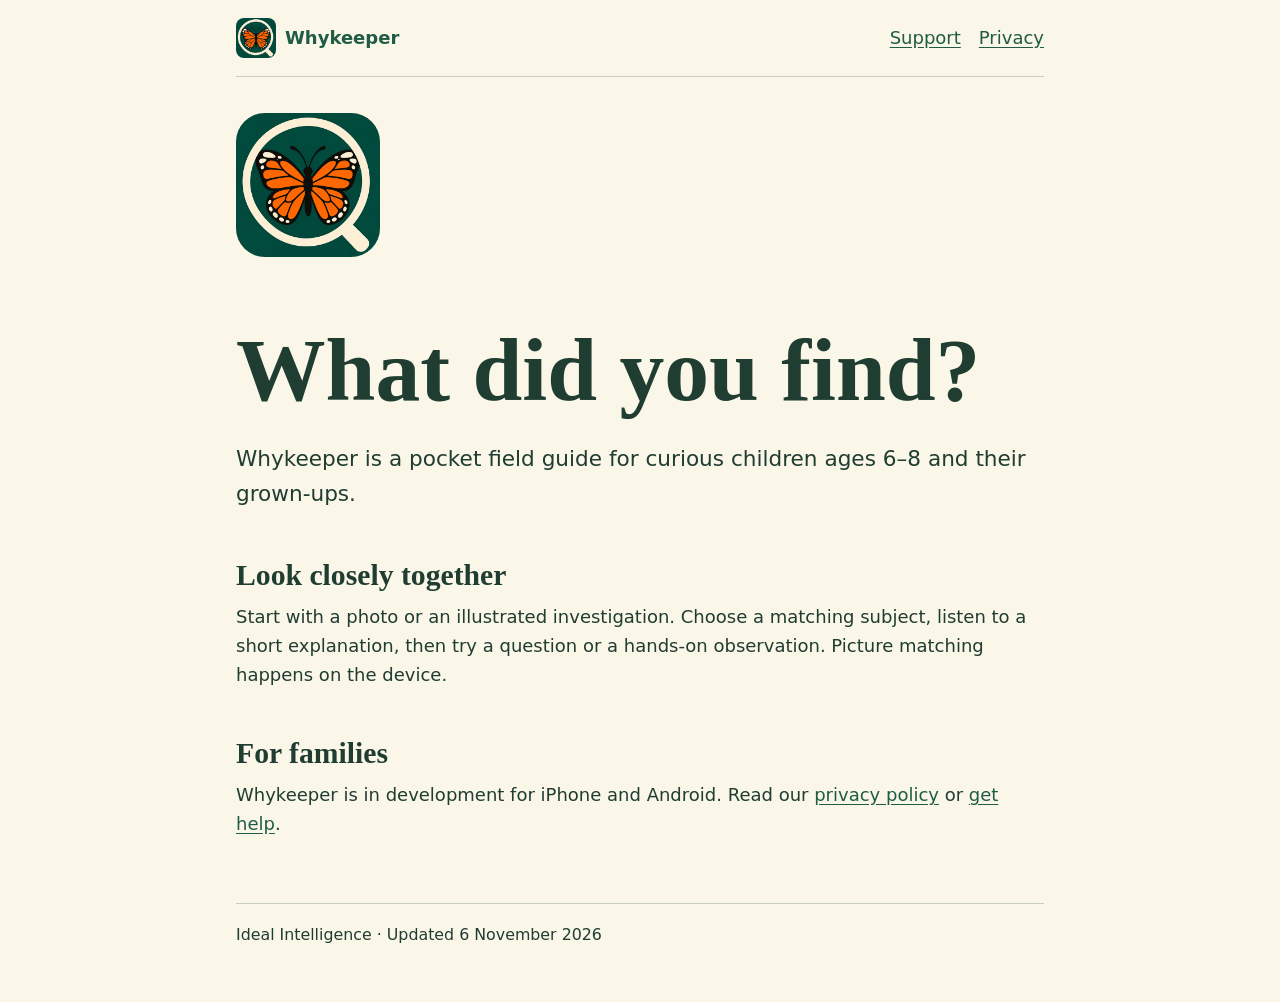
==== index.html @ 1511549a "feat: publish Whykeeper family support and privacy pages" ====
<!doctype html>
<html lang="en"><head><meta charset="utf-8"><meta name="viewport" content="width=device-width, initial-scale=1"><link rel="icon" href="icon.png"><link rel="stylesheet" href="style.css"><title>Discoveries for curious kids · Whykeeper</title></head>
<body><header><a href="./" aria-label="Whykeeper home"><img alt="" src="icon.png" width="40" height="40">Whykeeper</a><nav aria-label="For families"><a href="support.html">Support</a><a href="privacy.html">Privacy</a></nav></header><main><section class="hero"><img src="icon.png" alt="Whykeeper field guide" width="144" height="144"><h1>What did you find?</h1><p class="intro">Whykeeper is a pocket field guide for curious children ages 6–8 and their grown-ups.</p></section>
<h2>Look closely together</h2><p>Start with a photo or an illustrated investigation. Choose a matching subject, listen to a short explanation, then try a question or a hands-on observation. Picture matching happens on the device.</p>
<h2>For families</h2><p>Whykeeper is in development for iPhone and Android. Read our <a href="privacy.html">privacy policy</a> or <a href="support.html">get help</a>.</p></main><footer>Ideal Intelligence · Updated 6 November 2026</footer></body></html>
---- style.css ----
* {box-sizing:border-box} :root {background:#faf6e8; color:#203d32; font:18px/1.6 system-ui,sans-serif} body {max-width:52rem; margin:auto; padding:0 clamp(18px,5vw,64px)} header,header a,nav {display:flex; align-items:center; gap:1rem} header {justify-content:space-between; padding:1rem 0; border-bottom:1px solid #c8cfbd} header>a {font-weight:800; text-decoration:none;gap:.5rem} header img,.hero img {border-radius:20%} a {color:#205c45;text-underline-offset:.18em} main {padding:2rem 0 3rem} h1,h2 {line-height:1.12; font-family:Georgia,serif} h1 {font-size:clamp(2.5rem,7vw,5rem);margin:.6em 0 .25em} h2 {font-size:1.65rem;margin:1.6em 0 .35em} .intro {font-size:1.2rem} p {margin:.6em 0} footer {font-size:.88rem;padding:1rem 0 3rem;border-top:1px solid #c8cfbd} @media(max-width:400px){nav {gap:.5rem}header{font-size:.88rem}}
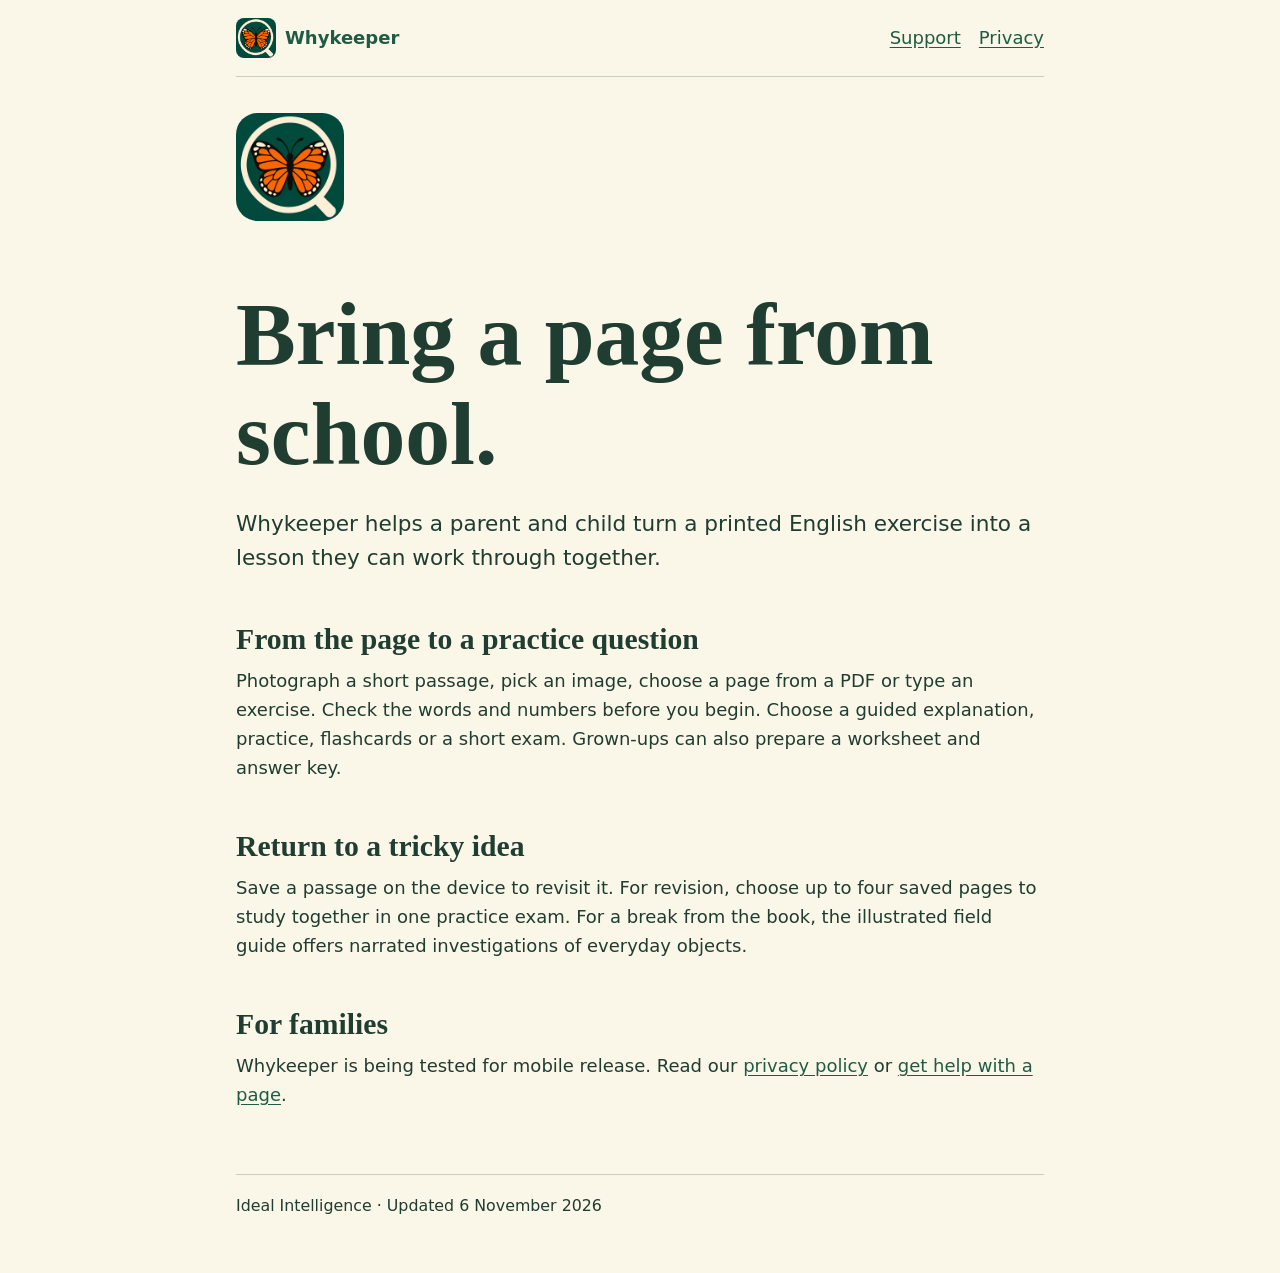
==== commit 71bcd547: "docs: explain schoolbook study and local page privacy" ====
--- a/index.html
+++ b/index.html
@@ -1,5 +1,17 @@
 <!doctype html>
-<html lang="en"><head><meta charset="utf-8"><meta name="viewport" content="width=device-width, initial-scale=1"><link rel="icon" href="icon.png"><link rel="stylesheet" href="style.css"><title>Discoveries for curious kids · Whykeeper</title></head>
-<body><header><a href="./" aria-label="Whykeeper home"><img alt="" src="icon.png" width="40" height="40">Whykeeper</a><nav aria-label="For families"><a href="support.html">Support</a><a href="privacy.html">Privacy</a></nav></header><main><section class="hero"><img src="icon.png" alt="Whykeeper field guide" width="144" height="144"><h1>What did you find?</h1><p class="intro">Whykeeper is a pocket field guide for curious children ages 6–8 and their grown-ups.</p></section>
-<h2>Look closely together</h2><p>Start with a photo or an illustrated investigation. Choose a matching subject, listen to a short explanation, then try a question or a hands-on observation. Picture matching happens on the device.</p>
-<h2>For families</h2><p>Whykeeper is in development for iPhone and Android. Read our <a href="privacy.html">privacy policy</a> or <a href="support.html">get help</a>.</p></main><footer>Ideal Intelligence · Updated 6 November 2026</footer></body></html>+<html lang="en">
+<head>
+  <meta charset="utf-8"><meta name="viewport" content="width=device-width, initial-scale=1">
+  <link rel="icon" href="icon.png"><link rel="stylesheet" href="style.css">
+  <title>Schoolbook study for families · Whykeeper</title>
+</head>
+<body>
+<header><a href="./" aria-label="Whykeeper home"><img alt="" src="icon.png" width="40" height="40">Whykeeper</a><nav aria-label="For families"><a href="support.html">Support</a><a href="privacy.html">Privacy</a></nav></header>
+<main>
+  <section class="hero"><img src="icon.png" alt="" width="108" height="108"><h1>Bring a page from school.</h1><p class="intro">Whykeeper helps a parent and child turn a printed English exercise into a lesson they can work through together.</p></section>
+  <h2>From the page to a practice question</h2><p>Photograph a short passage, pick an image, choose a page from a PDF or type an exercise. Check the words and numbers before you begin. Choose a guided explanation, practice, flashcards or a short exam. Grown-ups can also prepare a worksheet and answer key.</p>
+  <h2>Return to a tricky idea</h2><p>Save a passage on the device to revisit it. For revision, choose up to four saved pages to study together in one practice exam. For a break from the book, the illustrated field guide offers narrated investigations of everyday objects.</p>
+  <h2>For families</h2><p>Whykeeper is being tested for mobile release. Read our <a href="privacy.html">privacy policy</a> or <a href="support.html">get help with a page</a>.</p></main>
+<footer>Ideal Intelligence · Updated 6 November 2026</footer>
+</body>
+</html>
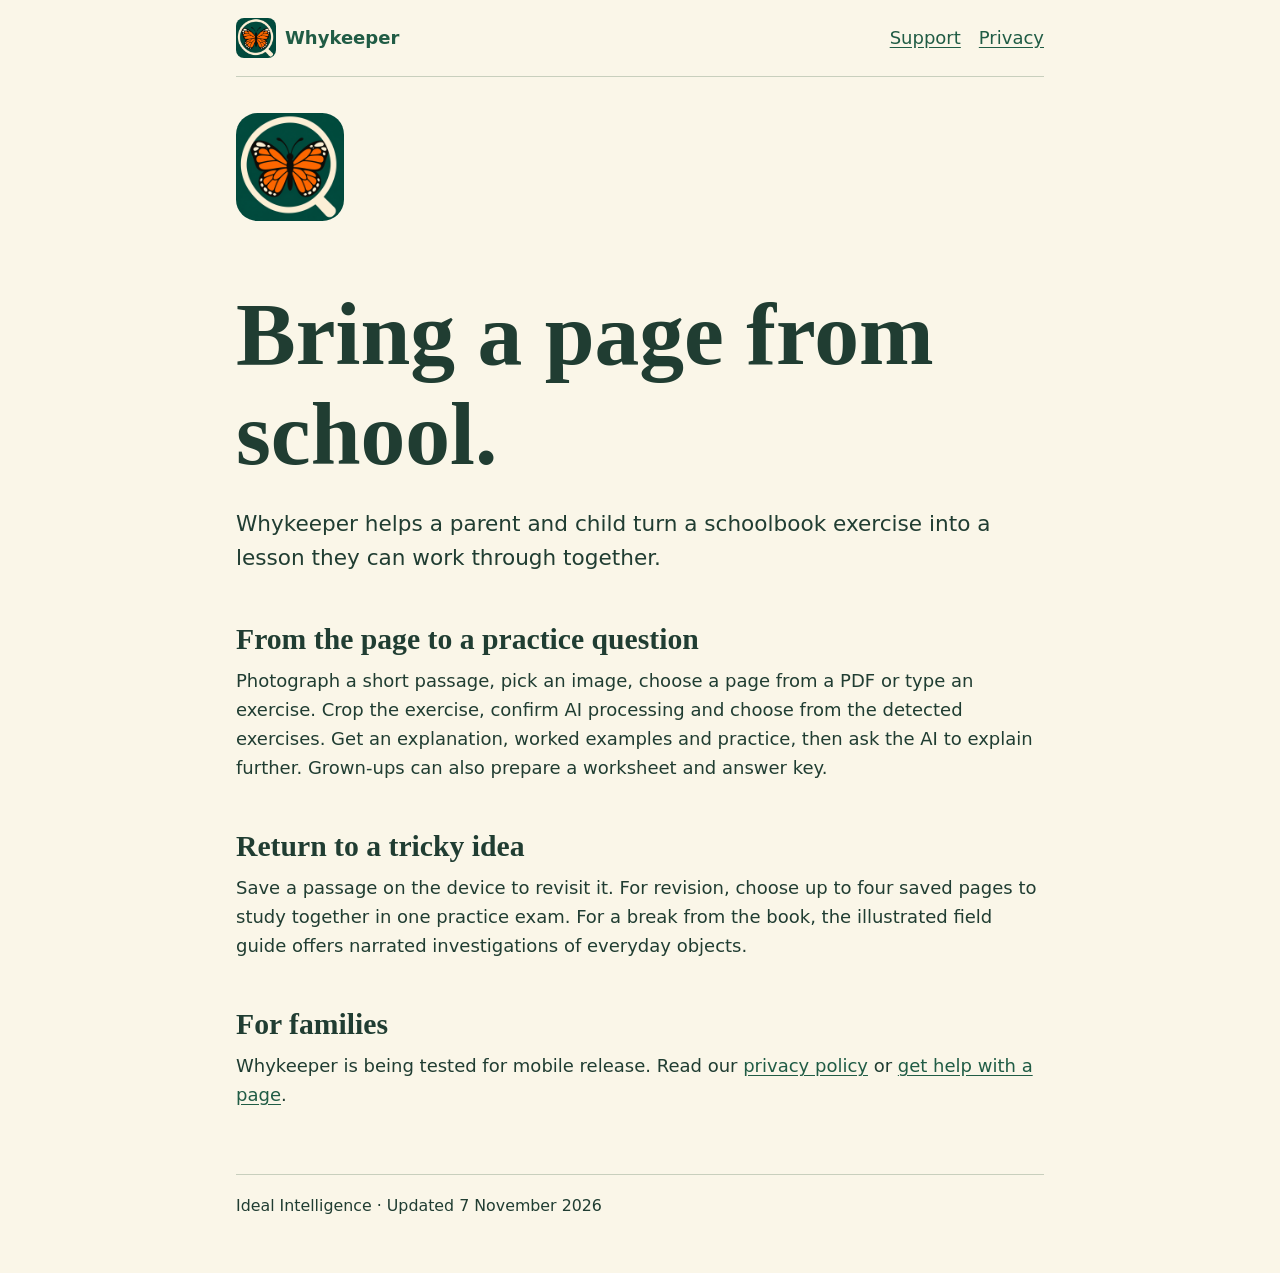
==== commit ba714437: "docs: disclose parent-approved AI schoolbook processing" ====
--- a/index.html
+++ b/index.html
@@ -8,10 +8,10 @@
 <body>
 <header><a href="./" aria-label="Whykeeper home"><img alt="" src="icon.png" width="40" height="40">Whykeeper</a><nav aria-label="For families"><a href="support.html">Support</a><a href="privacy.html">Privacy</a></nav></header>
 <main>
-  <section class="hero"><img src="icon.png" alt="" width="108" height="108"><h1>Bring a page from school.</h1><p class="intro">Whykeeper helps a parent and child turn a printed English exercise into a lesson they can work through together.</p></section>
-  <h2>From the page to a practice question</h2><p>Photograph a short passage, pick an image, choose a page from a PDF or type an exercise. Check the words and numbers before you begin. Choose a guided explanation, practice, flashcards or a short exam. Grown-ups can also prepare a worksheet and answer key.</p>
+  <section class="hero"><img src="icon.png" alt="" width="108" height="108"><h1>Bring a page from school.</h1><p class="intro">Whykeeper helps a parent and child turn a schoolbook exercise into a lesson they can work through together.</p></section>
+  <h2>From the page to a practice question</h2><p>Photograph a short passage, pick an image, choose a page from a PDF or type an exercise. Crop the exercise, confirm AI processing and choose from the detected exercises. Get an explanation, worked examples and practice, then ask the AI to explain further. Grown-ups can also prepare a worksheet and answer key.</p>
   <h2>Return to a tricky idea</h2><p>Save a passage on the device to revisit it. For revision, choose up to four saved pages to study together in one practice exam. For a break from the book, the illustrated field guide offers narrated investigations of everyday objects.</p>
   <h2>For families</h2><p>Whykeeper is being tested for mobile release. Read our <a href="privacy.html">privacy policy</a> or <a href="support.html">get help with a page</a>.</p></main>
-<footer>Ideal Intelligence · Updated 6 November 2026</footer>
+<footer>Ideal Intelligence · Updated 7 November 2026</footer>
 </body>
 </html>
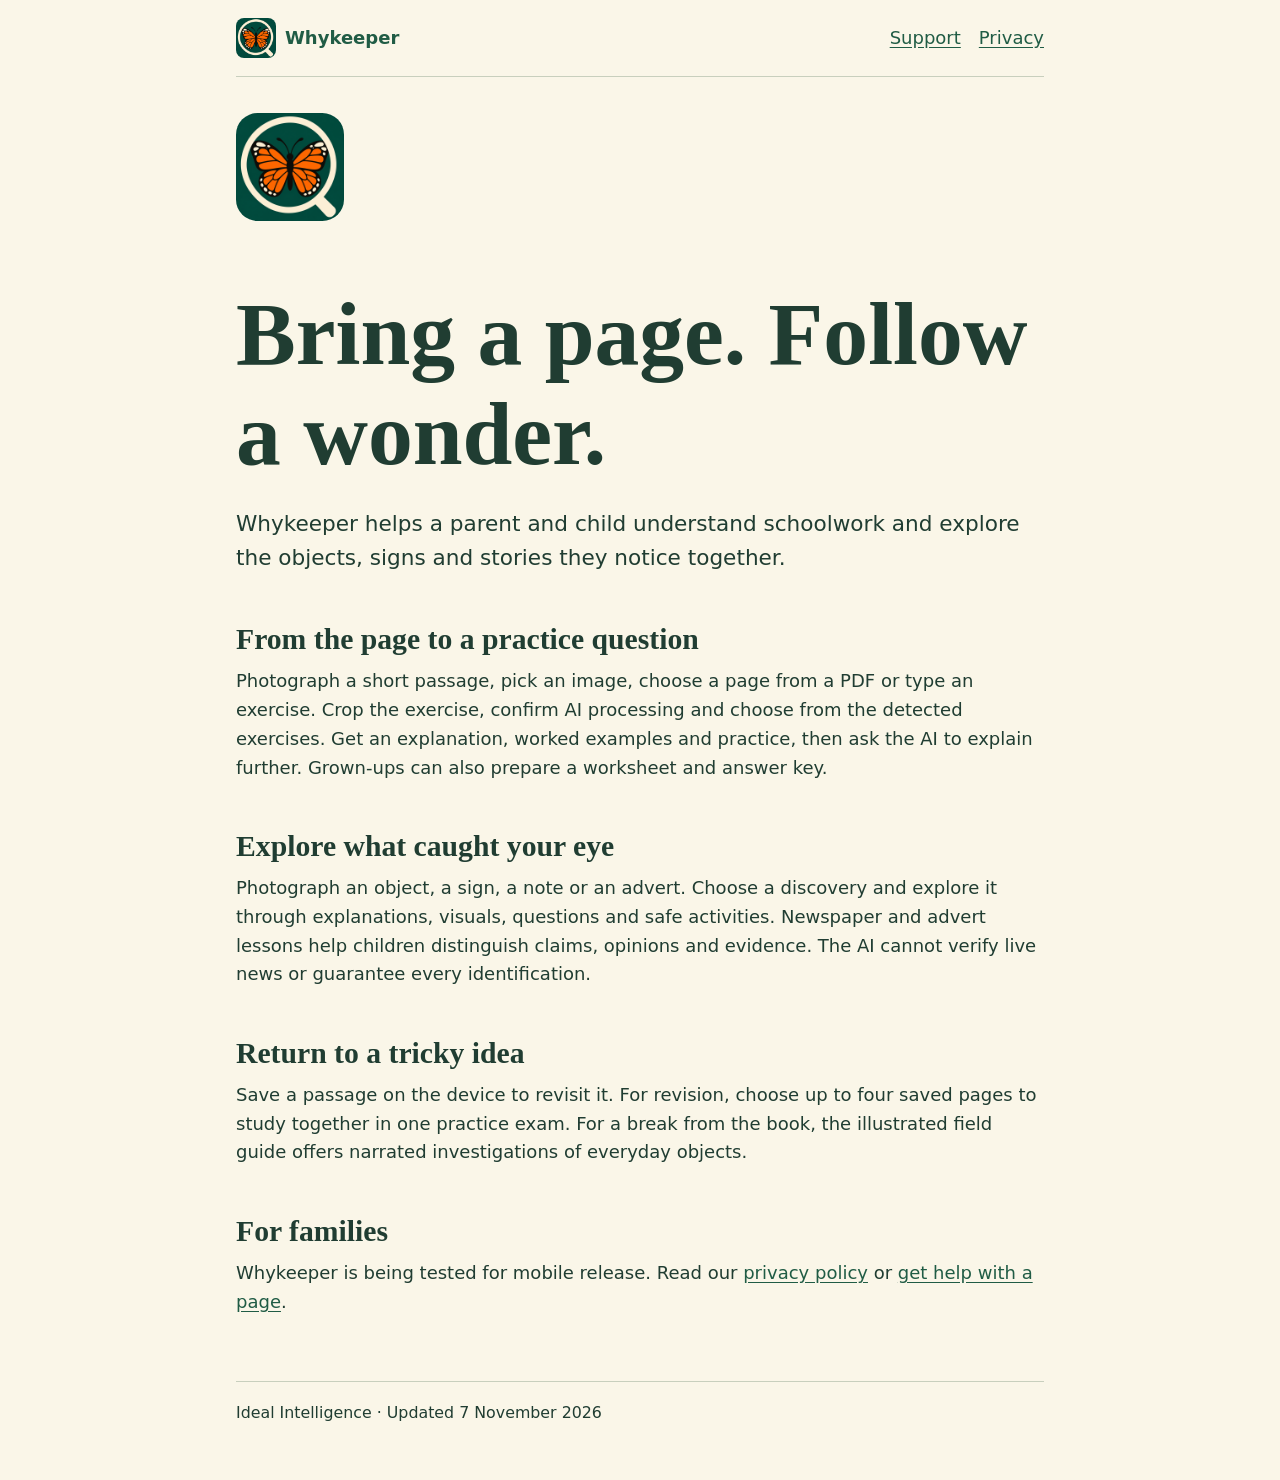
==== commit 49979da8: "docs: explain everyday discovery and reviewed photo processing" ====
--- a/index.html
+++ b/index.html
@@ -3,14 +3,14 @@
 <head>
   <meta charset="utf-8"><meta name="viewport" content="width=device-width, initial-scale=1">
   <link rel="icon" href="icon.png"><link rel="stylesheet" href="style.css">
-  <title>Schoolbook study for families · Whykeeper</title>
+  <title>Schoolbooks and everyday discovery · Whykeeper</title>
 </head>
 <body>
 <header><a href="./" aria-label="Whykeeper home"><img alt="" src="icon.png" width="40" height="40">Whykeeper</a><nav aria-label="For families"><a href="support.html">Support</a><a href="privacy.html">Privacy</a></nav></header>
 <main>
-  <section class="hero"><img src="icon.png" alt="" width="108" height="108"><h1>Bring a page from school.</h1><p class="intro">Whykeeper helps a parent and child turn a schoolbook exercise into a lesson they can work through together.</p></section>
+  <section class="hero"><img src="icon.png" alt="" width="108" height="108"><h1>Bring a page. Follow a wonder.</h1><p class="intro">Whykeeper helps a parent and child understand schoolwork and explore the objects, signs and stories they notice together.</p></section>
   <h2>From the page to a practice question</h2><p>Photograph a short passage, pick an image, choose a page from a PDF or type an exercise. Crop the exercise, confirm AI processing and choose from the detected exercises. Get an explanation, worked examples and practice, then ask the AI to explain further. Grown-ups can also prepare a worksheet and answer key.</p>
-  <h2>Return to a tricky idea</h2><p>Save a passage on the device to revisit it. For revision, choose up to four saved pages to study together in one practice exam. For a break from the book, the illustrated field guide offers narrated investigations of everyday objects.</p>
+  <h2>Explore what caught your eye</h2><p>Photograph an object, a sign, a note or an advert. Choose a discovery and explore it through explanations, visuals, questions and safe activities. Newspaper and advert lessons help children distinguish claims, opinions and evidence. The AI cannot verify live news or guarantee every identification.</p><h2>Return to a tricky idea</h2><p>Save a passage on the device to revisit it. For revision, choose up to four saved pages to study together in one practice exam. For a break from the book, the illustrated field guide offers narrated investigations of everyday objects.</p>
   <h2>For families</h2><p>Whykeeper is being tested for mobile release. Read our <a href="privacy.html">privacy policy</a> or <a href="support.html">get help with a page</a>.</p></main>
 <footer>Ideal Intelligence · Updated 7 November 2026</footer>
 </body>
